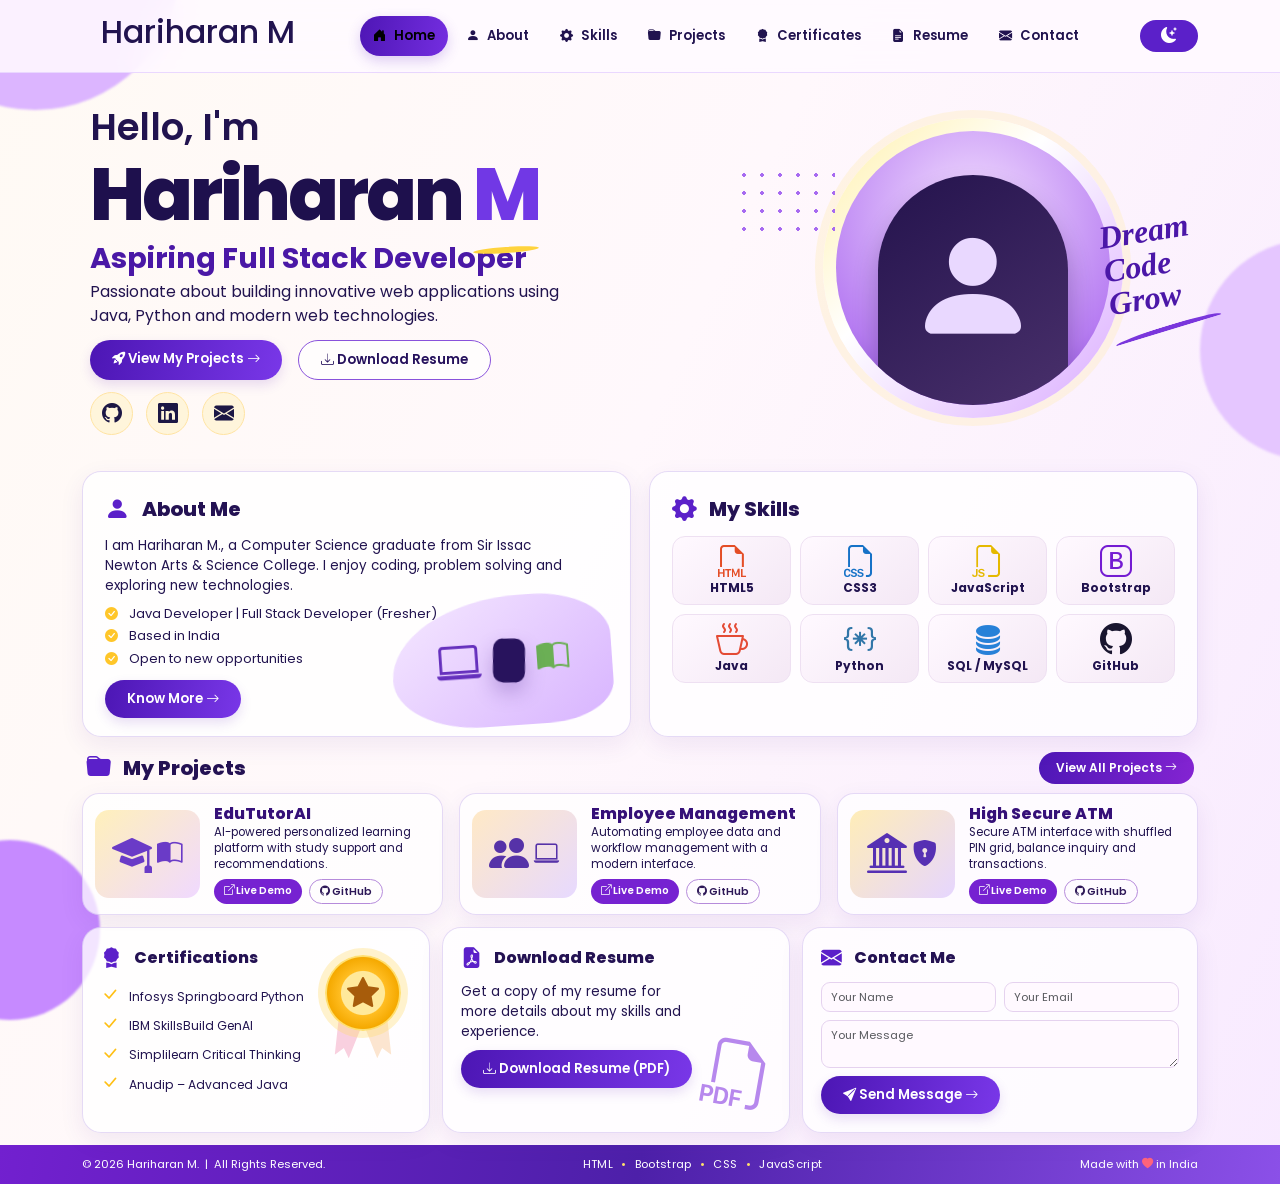
==== index.html @ e344929b "Rename portfolio.html to index.html" ====
<!DOCTYPE html>
<html lang="en">
<head>
  <meta charset="UTF-8">
  <meta name="viewport" content="width=device-width, initial-scale=1.0">
  <meta name="description" content="Hariharan M. — Aspiring Full Stack Developer portfolio">
  <title>Hariharan M. | Full Stack Developer</title>

  <!-- Bootstrap + Bootstrap Icons -->
  <link href="https://cdn.jsdelivr.net/npm/bootstrap@5.3.3/dist/css/bootstrap.min.css" rel="stylesheet">
  <link href="https://cdn.jsdelivr.net/npm/bootstrap-icons@1.11.3/font/bootstrap-icons.min.css" rel="stylesheet">
  <link rel="preconnect" href="https://fonts.googleapis.com">
  <link rel="preconnect" href="https://fonts.gstatic.com" crossorigin>
  <link href="https://fonts.googleapis.com/css2?family=Poppins:wght@400;500;600;700;800&display=swap" rel="stylesheet">
  <link rel="stylesheet" href="portfolio.css">
</head>
<body>
  <!-- Decorative background shapes -->
  <div class="bg-orb orb-one"></div><div class="bg-orb orb-two"></div>
  <div class="bg-orb orb-three"></div>

  <nav class="navbar navbar-expand-lg fixed-top portfolio-nav">
    <div class="container">
      <a class="navbar-brand brand" href="#home"><span class="brand-code"></span><h2> Hariharan M </h2>      </a>
      <button class="navbar-toggler" type="button" data-bs-toggle="collapse" data-bs-target="#mainNav" aria-label="Toggle navigation">
        <span class="navbar-toggler-icon"></span>
      </button>
      <div class="collapse navbar-collapse" id="mainNav">
        <ul class="navbar-nav mx-auto align-items-lg-center">
          <li class="nav-item"><a class="nav-link active" href="#home"><i class="bi bi-house-door-fill"></i> Home</a></li>
          <li class="nav-item"><a class="nav-link" href="#about"><i class="bi bi-person-fill"></i> About</a></li>
          <li class="nav-item"><a class="nav-link" href="#skills"><i class="bi bi-gear-fill"></i> Skills</a></li>
          <li class="nav-item"><a class="nav-link" href="#projects"><i class="bi bi-folder-fill"></i> Projects</a></li>
          <li class="nav-item"><a class="nav-link" href="#certifications"><i class="bi bi-award-fill"></i> Certificates</a></li>
          <li class="nav-item"><a class="nav-link" href="#resume"><i class="bi bi-file-earmark-text-fill"></i> Resume</a></li>
          <li class="nav-item"><a class="nav-link" href="#contact"><i class="bi bi-envelope-fill"></i> Contact</a></li>
        </ul>
        <button class="theme-toggle" id="themeToggle" aria-label="Toggle dark mode"><i class="bi bi-moon-stars-fill"></i></button>
      </div>
    </div>
  </nav>

  <main>
    <section id="home" class="hero-section">
      <div class="container hero-wrap">
        <div class="row align-items-center g-4">
          <div class="col-lg-7 hero-copy">
            <p class="hello">Hello, I'm <span class="wave"></span></p>
            <h1>Hariharan <span>M</span></h1>
            <h2>Aspiring Full Stack Developer</h2>
            <p class="hero-description">Passionate about building innovative web applications using Java, Python and modern web technologies.</p>
            <div class="d-flex flex-wrap gap-3 hero-actions">
              <a href="#projects" class="btn btn-primary-pill"><i class="bi bi-rocket-takeoff-fill"></i> View My Projects <i class="bi bi-arrow-right"></i></a>
              <a href="resume.pdf" class="btn btn-outline-pill" download><i class="bi bi-download"></i> Download Resume</a>
            </div>
            <div class="social-row">
              <a href="https://github.com/asbdu34023053401802111026" target="_blank" rel="noopener" aria-label="GitHub"><i class="bi bi-github"></i></a>
              <a href="https://www.linkedin.com/" target="_blank" rel="noopener" aria-label="LinkedIn"><i class="bi bi-linkedin"></i></a>
              <a href="hariharan33252@gmail.com" aria-label="Email"><i class="bi bi-envelope-fill"></i></a>
            </div>
          </div>
          <div class="col-lg-5 hero-visual">
            <div class="portrait-ring">
              <div class="portrait-inner">
                <div class="portrait-placeholder"><i class="bi bi-person-fill"></i></div>
              </div>
            </div>
            <div class="dream-note">Dream<br>Code<br>Grow <span></span></div>
            <div class="dot-pattern"></div>
          </div>
        </div>
      </div>
    </section>

    <section class="container overview-grid section-gap">
      <div class="glass-card about-card" id="about">
        <div class="section-heading"><i class="bi bi-person-fill"></i><h3>About Me</h3></div>
        <p>I am Hariharan M., a Computer Science graduate from Sir Issac Newton Arts &amp; Science College. I enjoy coding, problem solving and exploring new technologies.</p>
        <ul class="check-list">
          <li><i class="bi bi-check-circle-fill"></i> Java Developer | Full Stack Developer (Fresher)</li>
          <li><i class="bi bi-check-circle-fill"></i> Based in India</li>
          <li><i class="bi bi-check-circle-fill"></i> Open to new opportunities</li>
        </ul>
        <a href="#contact" class="btn btn-primary-pill btn-sm">Know More <i class="bi bi-arrow-right"></i></a>
        <div class="about-art"><i class="bi bi-laptop"></i><span></span><i class="bi bi-book-half"></i></div>
      </div>

      <div class="glass-card skills-card" id="skills">
        <div class="section-heading"><i class="bi bi-gear-fill"></i><h3>My Skills</h3></div>
        <div class="skills-grid">
          <div class="skill-tile"><i class="bi bi-filetype-html html-icon"></i><b>HTML5</b></div>
          <div class="skill-tile"><i class="bi bi-filetype-css css-icon"></i><b>CSS3</b></div>
          <div class="skill-tile"><i class="bi bi-filetype-js js-icon"></i><b>JavaScript</b></div>
          <div class="skill-tile"><i class="bi bi-bootstrap bootstrap-icon"></i><b>Bootstrap</b></div>
          <div class="skill-tile"><i class="bi bi-cup-hot java-icon"></i><b>Java</b></div>
          <div class="skill-tile"><i class="bi bi-braces-asterisk python-icon"></i><b>Python</b></div>
          <div class="skill-tile"><i class="bi bi-database-fill sql-icon"></i><b>SQL / MySQL</b></div>
          <div class="skill-tile"><i class="bi bi-github github-icon"></i><b>GitHub</b></div>
        </div>
      </div>
    </section>

    <section id="projects" class="container section-gap">
      <div class="section-title-row"><div class="section-heading"><i class="bi bi-folder-fill"></i><h3>My Projects</h3></div><a href="https://github.com/asbdu34023053401802111026" target="_blank" rel="noopener" class="view-all">View All Projects <i class="bi bi-arrow-right"></i></a></div>
      <div class="row g-3">
        <div class="col-lg-4 col-md-6"><article class="project-card">
          <div class="project-art art-education"><i class="bi bi-mortarboard-fill"></i><i class="bi bi-book-half"></i></div>
          <div class="project-info"><h4>EduTutorAI</h4><p>AI-powered personalized learning platform with study support and recommendations.</p><div class="project-links"><a href="#" class="demo-link" data-demo="EduTutorAI"><i class="bi bi-box-arrow-up-right"></i> Live Demo</a><a href="https://github.com/asbdu34023053401802111026" target="_blank" rel="noopener" class="github-link"><i class="bi bi-github"></i> GitHub</a></div></div>
        </article></div>
        <div class="col-lg-4 col-md-6"><article class="project-card">
          <div class="project-art art-employee"><i class="bi bi-people-fill"></i><i class="bi bi-laptop"></i></div>
          <div class="project-info"><h4>Employee Management</h4><p>Automating employee data and workflow management with a modern interface.</p><div class="project-links"><a href="#" class="demo-link" data-demo="Employee Management"><i class="bi bi-box-arrow-up-right"></i> Live Demo</a><a href="https://github.com/asbdu34023053401802111026" target="_blank" rel="noopener" class="github-link"><i class="bi bi-github"></i> GitHub</a></div></div>
        </article></div>
        <div class="col-lg-4 col-md-6"><article class="project-card">
          <div class="project-art art-atm"><i class="bi bi-bank2"></i><i class="bi bi-shield-lock-fill"></i></div>
          <div class="project-info"><h4>High Secure ATM</h4><p>Secure ATM interface with shuffled PIN grid, balance inquiry and transactions.</p><div class="project-links"><a href="#" class="demo-link" data-demo="High Secure ATM"><i class="bi bi-box-arrow-up-right"></i> Live Demo</a><a href="https://github.com/asbdu34023053401802111026" target="_blank" rel="noopener" class="github-link"><i class="bi bi-github"></i> GitHub</a></div></div>
        </article></div>
      </div>
    </section>

    <section class="container section-gap bottom-grid">
      <div class="glass-card certifications-card" id="certifications">
        <div class="section-heading"><i class="bi bi-award-fill"></i><h3>Certifications</h3></div>
        <ul class="cert-list">
          <li><i class="bi bi-check-lg"></i> Infosys Springboard Python</li>
          <li><i class="bi bi-check-lg"></i> IBM SkillsBuild GenAI</li>
          <li><i class="bi bi-check-lg"></i> Simplilearn Critical Thinking</li>
          <li><i class="bi bi-check-lg"></i> Anudip – Advanced Java</li>
        </ul>
        <div class="medal"><i class="bi bi-star-fill"></i></div>
      </div>
      <div class="glass-card resume-card" id="resume">
        <div class="section-heading"><i class="bi bi-file-earmark-pdf-fill"></i><h3>Download Resume</h3></div>
        <p>Get a copy of my resume for more details about my skills and experience.</p>
        <a href="resume.pdf" download class="btn btn-primary-pill"><i class="bi bi-download"></i> Download Resume (PDF)</a>
        <div class="pdf-art"><i class="bi bi-filetype-pdf"></i></div>
      </div>
      <div class="glass-card contact-card" id="contact">
        <div class="section-heading"><i class="bi bi-envelope-fill"></i><h3>Contact Me</h3></div>
        <form id="contactForm">
          <div class="row g-2">
            <div class="col-6"><input class="form-control" type="text" id="name" placeholder="Your Name" required></div>
            <div class="col-6"><input class="form-control" type="email" id="email" placeholder="Your Email" required></div>
            <div class="col-12"><textarea class="form-control" id="message" rows="2" placeholder="Your Message" required></textarea></div>
          </div>
          <button class="btn btn-primary-pill btn-sm mt-2" type="submit"><i class="bi bi-send-fill"></i> Send Message <i class="bi bi-arrow-right"></i></button>
          <p class="form-status" id="formStatus" role="status"></p>
        </form>
      </div>
    </section>
  </main>

  <footer class="site-footer">
    <div class="container d-flex flex-wrap justify-content-between align-items-center gap-2">
      <span>© <span id="year"></span> Hariharan M. &nbsp;|&nbsp; All Rights Reserved.</span>
      <span class="footer-tech">HTML <b>•</b> Bootstrap <b>•</b> CSS <b>•</b> JavaScript</span>
      <span>Made with <i class="bi bi-heart-fill"></i> in India</span>
    </div>
  </footer>

  <script src="https://cdn.jsdelivr.net/npm/bootstrap@5.3.3/dist/js/bootstrap.bundle.min.js"></script>
  <script src="portfolio.js"></script>
</body>
</html>
---- portfolio.css ----
/* Hariharan M. Portfolio — responsive lavender theme */
:root {
  --purple: #5b20c9;
  --purple-dark: #25105c;
  --purple-light: #8b5cf6;
  --pink: #f6dfff;
  --ink: #21134f;
  --muted: #554879;
  --card: rgba(255,255,255,.78);
  --border: rgba(125,74,210,.20);
  --shadow: 0 8px 24px rgba(74,31,137,.08);
}
* { box-sizing: border-box; }
html { scroll-behavior: smooth; scroll-padding-top: 90px; }
body { margin: 0; font-family: 'Poppins', sans-serif; color: var(--ink); background: linear-gradient(115deg,#fffaf4 0%,#fff8fc 46%,#f8eaff 100%); overflow-x: hidden; }
.bg-orb { position: fixed; z-index: -1; border-radius: 50%; filter: blur(1px); pointer-events: none; }
.orb-one { width: 290px; height: 290px; top: -180px; left: -110px; background: #dcb5ff; }
.orb-two { width: 220px; height: 220px; top: 240px; right: -140px; background: #e5c6ff; }
.orb-three { width: 180px; height: 180px; bottom: -120px; left: -80px; background: #c68aff; }
.portfolio-nav { background: rgba(255,250,255,.88); backdrop-filter: blur(16px); border-bottom: 1px solid #ead8ff; min-height: 68px; }
.brand { font-weight: 800; color: var(--ink)!important; font-size: 1.08rem; display: flex; align-items: center; gap: 14px; }
.brand-code { color: var(--purple); font-size: 1.8rem; font-weight: 800; letter-spacing: -4px; margin-right: 5px; }
.navbar-nav { gap: 5px; }
.nav-link { color: var(--ink); font-size: .82rem; font-weight: 600; padding: 10px 13px!important; border-radius: 30px; transition: .25s; }
.nav-link i { margin-right: 5px; }
.nav-link:hover,.nav-link.active { color: white; background: linear-gradient(100deg,#4e16b5,#742ee0); box-shadow: 0 5px 13px #6b32c63a; }
.theme-toggle { border: 0; background: var(--purple); color: white; border-radius: 25px; width: 58px; height: 32px; }
.hero-section { padding: 100px 0 24px; min-height: 430px; position: relative; }
.hero-copy { padding-left: 20px; }
.hello { font-size: clamp(1.6rem,3vw,2.3rem); font-weight: 600; margin: 0; }
.wave { display: inline-block; animation: wave 1.8s infinite; transform-origin: 70% 70%; }
@keyframes wave { 0%,60%,100%{transform:rotate(0)} 10%,30%{transform:rotate(18deg)} 20%,40%{transform:rotate(-9deg)} }
.hero-copy h1 { font-size: clamp(3rem,6vw,4.65rem); line-height: 1.05; letter-spacing: -3px; font-weight: 800; margin: 0 0 5px; color: #1e104d; }
.hero-copy h1 span { color: #7138e5; position: relative; }
.hero-copy h1 span:after { content:""; position:absolute; height:6px; width:100%; border-radius:50%; background:#ffd33d; left:0; bottom:-7px; transform:rotate(-4deg); }
.hero-copy h2 { font-size: clamp(1.2rem,2.4vw,1.8rem); font-weight: 700; color: #4a18a6; margin: 8px 0 4px; }
.hero-description { max-width: 500px; font-size: .98rem; line-height: 1.55; margin-bottom: 12px; }
.btn-primary-pill,.btn-outline-pill { border-radius: 30px; padding: 9px 22px; font-size: .83rem; font-weight: 600; }
.btn-primary-pill { color: #fff; background: linear-gradient(100deg,#4c16b4,#7937e8); border: 0; box-shadow: 0 5px 12px #6227bd26; }
.btn-primary-pill:hover { color:#fff; transform:translateY(-2px); box-shadow:0 8px 18px #6227bd42; }
.btn-outline-pill { color: var(--purple-dark); border: 1.5px solid #8952db; background: rgba(255,255,255,.65); }
.btn-outline-pill:hover { background:#f1e5ff; color:var(--purple); }
.social-row { display:flex; gap:13px; margin-top:12px; }
.social-row a { width:43px;height:43px; display:grid;place-items:center; border-radius:50%; background:#fff5db; border:1px solid #ffe3a2; color:#1c1745; font-size:1.25rem; text-decoration:none; transition:.2s; }
.social-row a:hover { transform:translateY(-4px); color:var(--purple); }
.hero-visual { min-height:300px; display:flex; justify-content:center; align-items:center; position:relative; }
.portrait-ring { width:300px;height:300px;border-radius:50%;padding:13px;background:linear-gradient(135deg,#fff0a8,#fff 40%,#d9a9ff);box-shadow:0 0 0 8px #ffeebd66; }
.portrait-inner { width:100%;height:100%;border-radius:50%;background:radial-gradient(circle at 50% 30%,#f3dfff,#b77df2 70%,#8143d4);display:grid;place-items:center;overflow:hidden; }
.portrait-placeholder { width:190px;height:230px;border-radius:100px 100px 35px 35px;background:linear-gradient(145deg,#24134d,#49306b);display:grid;place-items:center;color:#e9d8ff;font-size:8rem;align-self:end;box-shadow:0 15px 25px #31145a55; }
.dream-note { position:absolute;right:-5px;top:95px;color:#4b17a8;font-family:Georgia,serif;font-weight:bold;font-style:italic;font-size:2rem;line-height:1.05;transform:rotate(-9deg); }
.dream-note span { display:block;width:110px;height:9px;border-top:5px solid #7a36dc;border-radius:50%;transform:rotate(-8deg);margin-top:12px; }
.dot-pattern { position:absolute;left:0;top:48px;width:100px;height:70px;background-image:radial-gradient(#a76af1 2px,transparent 2px);background-size:18px 18px; }
.section-gap { margin-top: 12px; margin-bottom: 12px; }
.overview-grid { display:grid;grid-template-columns:1fr 1fr;gap:18px; }
.glass-card { position:relative; overflow:hidden; background:var(--card);border:1px solid var(--border);border-radius:19px;padding:18px 22px;box-shadow:var(--shadow); }
.section-heading { display:flex;align-items:center;gap:12px;margin-bottom:8px;position:relative;z-index:1; }
.section-heading > i { font-size:1.55rem;color:var(--purple); }
.section-heading h3 { font-size:1.25rem;font-weight:800;margin:0;color:#241253; }
.about-card { min-height:218px; }
.about-card p,.resume-card p { font-size:.84rem;line-height:1.5;max-width:470px;margin-bottom:8px;position:relative;z-index:1; }
.check-list,.cert-list { list-style:none;padding:0;margin:8px 0 12px;position:relative;z-index:1; }
.check-list li,.cert-list li { font-size:.81rem;margin:3px 0; }
.check-list i { color:#ffc629;margin-right:8px; }
.about-art { position:absolute;right:18px;bottom:10px;width:220px;height:130px;border-radius:60% 35% 30% 40%;background:linear-gradient(140deg,#f5e8ff,#d8b4ff);display:flex;align-items:center;justify-content:center;gap:12px;color:#6530bd;font-size:2.8rem;transform:rotate(-4deg); }
.about-art span { font-weight:800;font-size:2rem;background:#28135d;color:#d6b7ff;padding:22px 16px;border-radius:10px;box-shadow:0 10px 20px #4c238c44;transform:rotate(4deg); }
.about-art i:last-child { font-size:2rem;color:#6baf55; }
.skills-card { min-height:218px; }
.skills-grid { display:grid;grid-template-columns:repeat(4,1fr);gap:9px; }
.skill-tile { min-height:69px;border:1px solid #eee0f2;background:linear-gradient(140deg,#fff9ff,#f4e8f5);border-radius:13px;display:flex;flex-direction:column;align-items:center;justify-content:center;gap:0; }
.skill-tile i { font-size:2rem;line-height:1.1; }
.skill-tile b { font-size:.75rem; }
.html-icon{color:#e44d26}.css-icon{color:#1672c7}.js-icon{color:#e5b900}.bootstrap-icon{color:#741bd2}.java-icon{color:#e44b35}.python-icon{color:#3176a8}.sql-icon{color:#2781d8}.github-icon{color:#19152f}
.section-title-row { display:flex;align-items:center;justify-content:space-between;margin:0 4px 7px; }
.section-title-row .section-heading { margin:0; }
.view-all { background:linear-gradient(100deg,#4e17b6,#8424d2);color:white;text-decoration:none;border-radius:25px;padding:7px 17px;font-size:.75rem;font-weight:600; }
.project-card { display:flex;align-items:center;gap:14px;min-height:122px;padding:9px 12px;background:rgba(255,255,255,.72);border:1px solid var(--border);border-radius:17px;box-shadow:var(--shadow);height:100%; }
.project-art { width:34%;min-width:105px;height:88px;border-radius:14px;display:flex;align-items:center;justify-content:center;gap:5px;font-size:2.5rem;position:relative;overflow:hidden; }
.project-art i:last-child { font-size:1.6rem; }
.art-education{background:linear-gradient(135deg,#fff0bb,#f0d9ff);color:#6a3bc7}.art-employee{background:linear-gradient(135deg,#ffe9c6,#e7d9ff);color:#5632a8}.art-atm{background:linear-gradient(135deg,#ffedb8,#e6d6ff);color:#5630b3}
.project-info { min-width:0; }
.project-info h4 { font-size:.98rem;font-weight:800;color:#351078;margin:0 0 2px; }
.project-info p { font-size:.73rem;line-height:1.35;margin:0 0 6px; }
.project-links { display:flex;gap:7px;flex-wrap:wrap; }
.project-links a { text-decoration:none;border-radius:20px;padding:4px 10px;font-size:.65rem;font-weight:600; }
.demo-link{background:#7622d1;color:white}.github-link{border:1px solid #b68bdb;color:#2d1757}
.bottom-grid { display:grid;grid-template-columns:1.1fr 1.1fr 1.25fr;gap:12px; }
.bottom-grid .glass-card { min-height:145px;padding:14px 18px; }
.bottom-grid .section-heading h3 { font-size:1rem; }
.bottom-grid .section-heading > i { font-size:1.3rem; }
.cert-list li { font-size:.76rem; }
.cert-list i { color:#ffbf13;font-size:1.1rem;margin-right:7px;font-weight:bold; }
.medal { position:absolute;right:28px;top:27px;width:76px;height:76px;border-radius:50%;display:grid;place-items:center;background:radial-gradient(circle,#ffe99b 40%,#ffbd22 42%,#f5a900 66%,#ffdf70 68%);color:#a75c0b;font-size:2rem;box-shadow:0 0 0 7px #ffdb6a55; }
.medal:after,.medal:before { content:"";position:absolute;bottom:-26px;width:24px;height:35px;background:#e12b70;z-index:-1;clip-path:polygon(0 0,100% 0,80% 100%,50% 75%,20% 100%); }
.medal:before{left:9px;transform:rotate(14deg)}.medal:after{right:9px;transform:rotate(-14deg);background:#f08b29}
.resume-card { padding-right:95px!important; }
.pdf-art { position:absolute;right:18px;bottom:5px;color:#a56ae8;font-size:4.2rem;transform:rotate(10deg);opacity:.8; }
.contact-card .form-control { border:1px solid #e5d2ef;border-radius:9px;background:#fff9ff;font-size:.7rem;padding:6px 9px; }
.contact-card textarea { resize:vertical; }
.form-status { font-size:.68rem;margin:4px 0 0;color:#3c8a4a; }
.site-footer { background:linear-gradient(100deg,#7220cf,#4d20a9,#8b50e8);color:#fff;padding:11px 0;font-size:.7rem;margin-top:12px; }
.site-footer .bi-heart-fill { color:#ff637c; }
.footer-tech { letter-spacing:.3px; }
.footer-tech b { padding:0 5px;color:#ffe16a; }
/* Dark mode */
body.dark-mode { --ink:#f2eaff;--muted:#d6c5ef;--card:rgba(36,22,66,.88);--border:rgba(197,157,255,.23);background:linear-gradient(120deg,#171027,#24123c 60%,#2c1744);color:#f2eaff; }
.dark-mode .portfolio-nav{background:rgba(29,17,48,.92);border-color:#4c3268}.dark-mode .brand,.dark-mode .nav-link,.dark-mode .hero-copy h1,.dark-mode .section-heading h3,.dark-mode .project-info h4{color:#f4eaff!important}
.dark-mode .hero-copy h2,.dark-mode .dream-note{color:#d5b2ff}.dark-mode .hero-description,.dark-mode .about-card p,.dark-mode .project-info p,.dark-mode .check-list li,.dark-mode .cert-list li{color:#e4d8f3}
.dark-mode .skill-tile,.dark-mode .project-card{background:rgba(67,43,93,.72);border-color:#644987}.dark-mode .skill-tile b,.dark-mode .github-link{color:#f1e7ff}.dark-mode .contact-card .form-control{background:#281a3c;color:white;border-color:#654985}.dark-mode .contact-card .form-control::placeholder{color:#cbb8df}
@media (max-width: 991.98px) {
  .navbar-nav{padding:12px 0}.nav-link{display:inline-block;margin:2px 0}.hero-section{padding-top:95px}.hero-visual{min-height:280px}.dream-note{right:8%;}.overview-grid{grid-template-columns:1fr}.bottom-grid{grid-template-columns:1fr 1fr}.contact-card{grid-column:span 2}
}
@media (max-width: 575.98px) {
  .hero-section{padding-top:90px}.hero-copy{padding-left:12px}.hero-copy h1{letter-spacing:-2px}.hero-visual{min-height:250px}.portrait-ring{width:235px;height:235px}.portrait-placeholder{width:150px;height:180px;font-size:6rem}.dream-note{font-size:1.45rem;right:0;top:80px}.dot-pattern{left:2%}
  .glass-card{padding:16px}.about-art{opacity:.18;right:-15px}.skills-grid{grid-template-columns:repeat(2,1fr)}.section-title-row{align-items:flex-start;gap:10px}.section-title-row .section-heading h3{font-size:1.1rem}.view-all{white-space:nowrap}
  .project-card{gap:10px}.project-art{min-width:88px;width:30%;height:95px;font-size:2rem}.project-info h4{font-size:.88rem}.project-info p{font-size:.68rem}
  .bottom-grid{grid-template-columns:1fr}.contact-card{grid-column:auto}.medal{right:20px}.footer-tech{order:3;width:100%}
}
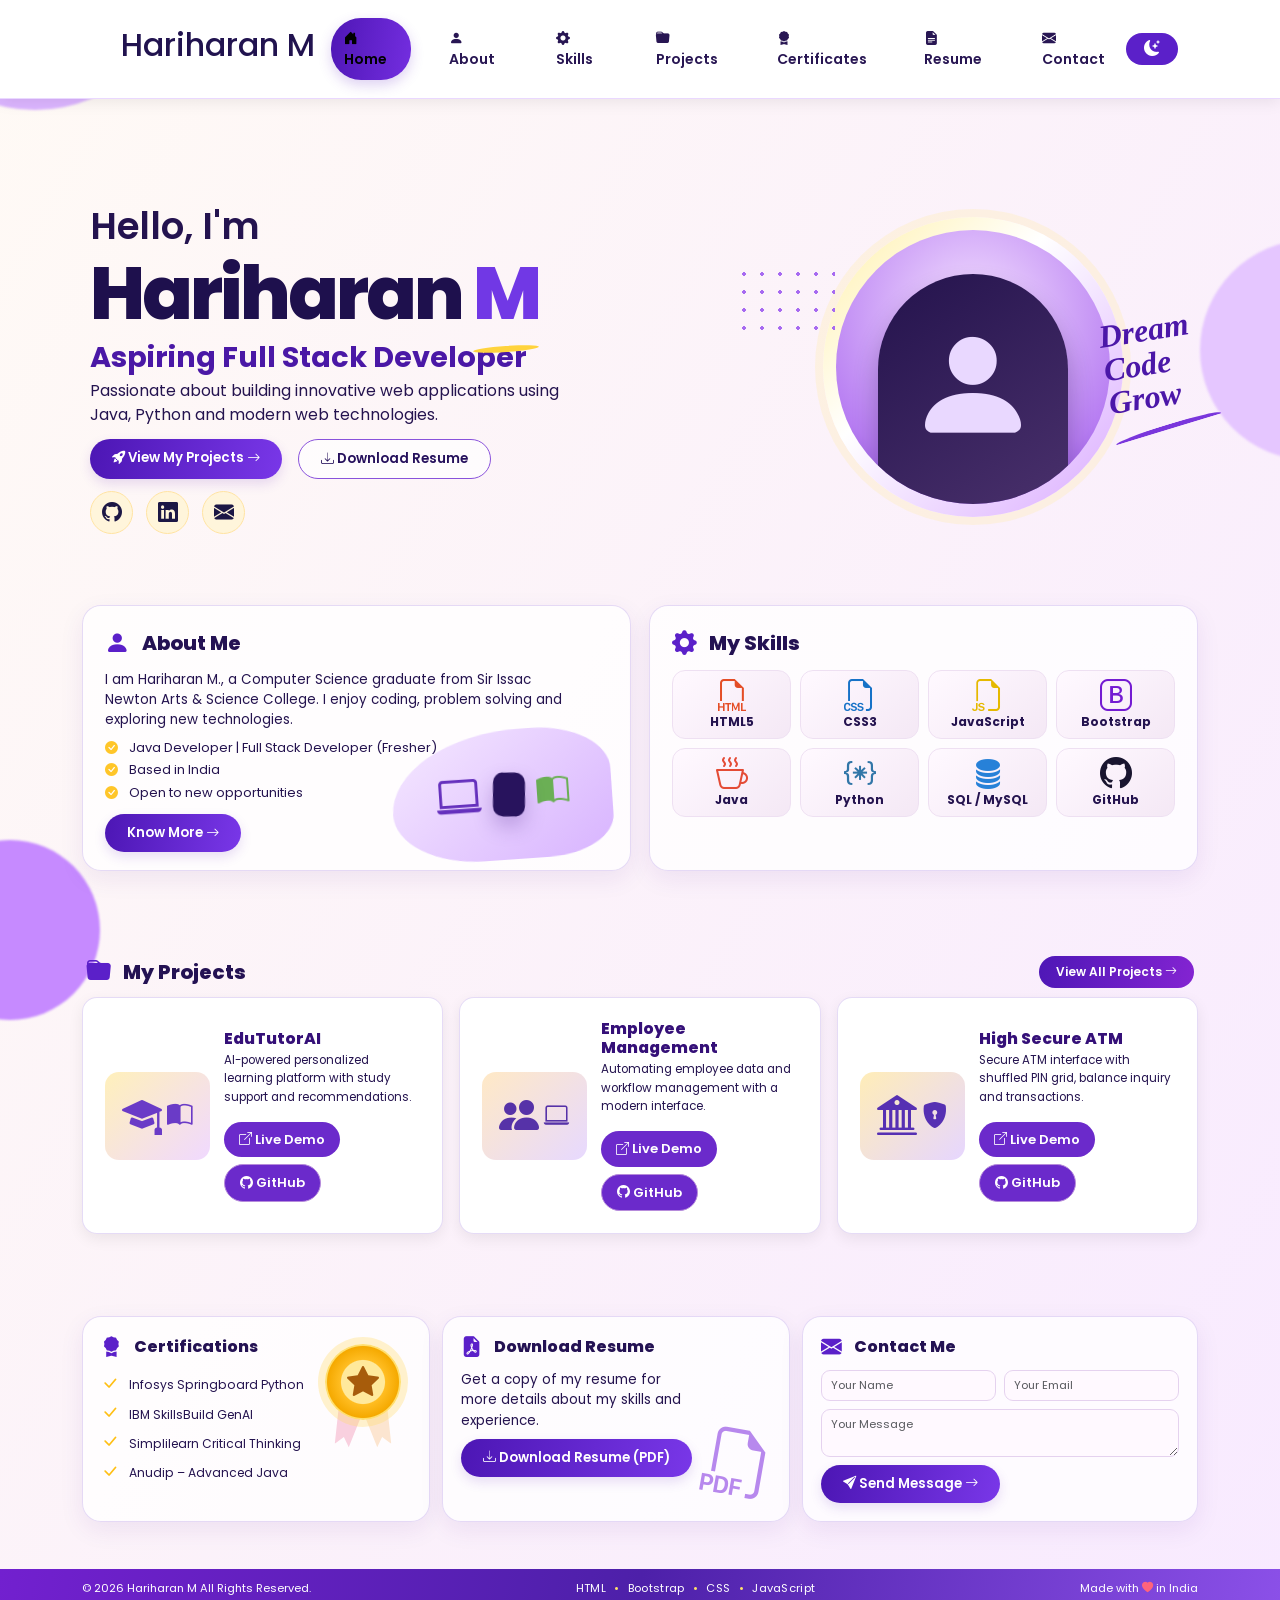
==== commit e19abdca: "Merge branch 'main' of https://github.com/asbdu34023053401802111026/portfolio" ====
--- a/index.html
+++ b/index.html
@@ -152,7 +152,7 @@
 
   <footer class="site-footer">
     <div class="container d-flex flex-wrap justify-content-between align-items-center gap-2">
-      <span>© <span id="year"></span> Hariharan M. &nbsp;|&nbsp; All Rights Reserved.</span>
+      <span>© <span id="year"></span> Hariharan M All Rights Reserved.</span>
       <span class="footer-tech">HTML <b>•</b> Bootstrap <b>•</b> CSS <b>•</b> JavaScript</span>
       <span>Made with <i class="bi bi-heart-fill"></i> in India</span>
     </div>
--- a/portfolio.css
+++ b/portfolio.css
@@ -1,4 +1,4 @@
-/* Hariharan M. Portfolio — responsive lavender theme */
+
 :root {
   --purple: #5b20c9;
   --purple-dark: #25105c;
@@ -11,9 +11,16 @@
   --shadow: 0 8px 24px rgba(74,31,137,.08);
 }
 * { box-sizing: border-box; }
-html { scroll-behavior: smooth; scroll-padding-top: 90px; }
-body { margin: 0; font-family: 'Poppins', sans-serif; color: var(--ink); background: linear-gradient(115deg,#fffaf4 0%,#fff8fc 46%,#f8eaff 100%); overflow-x: hidden; }
-.bg-orb { position: fixed; z-index: -1; border-radius: 50%; filter: blur(1px); pointer-events: none; }
+html { scroll-behavior: smooth;
+   scroll-padding-top: 90px; }
+body { margin: 0; font-family: 'Poppins',
+   sans-serif; color: var(--ink);
+    background: linear-gradient(115deg,#fffaf4 0%,#fff8fc 46%,#f8eaff 100%); 
+    overflow-x: hidden; }
+.bg-orb { position: fixed; z-index: -1;
+   border-radius: 50%; filter: blur(1px);
+    pointer-events: none;
+   }
 .orb-one { width: 290px; height: 290px; top: -180px; left: -110px; background: #dcb5ff; }
 .orb-two { width: 220px; height: 220px; top: 240px; right: -140px; background: #e5c6ff; }
 .orb-three { width: 180px; height: 180px; bottom: -120px; left: -80px; background: #c68aff; }
@@ -101,7 +108,7 @@
 .site-footer .bi-heart-fill { color:#ff637c; }
 .footer-tech { letter-spacing:.3px; }
 .footer-tech b { padding:0 5px;color:#ffe16a; }
-/* Dark mode */
+
 body.dark-mode { --ink:#f2eaff;--muted:#d6c5ef;--card:rgba(36,22,66,.88);--border:rgba(197,157,255,.23);background:linear-gradient(120deg,#171027,#24123c 60%,#2c1744);color:#f2eaff; }
 .dark-mode .portfolio-nav{background:rgba(29,17,48,.92);border-color:#4c3268}.dark-mode .brand,.dark-mode .nav-link,.dark-mode .hero-copy h1,.dark-mode .section-heading h3,.dark-mode .project-info h4{color:#f4eaff!important}
 .dark-mode .hero-copy h2,.dark-mode .dream-note{color:#d5b2ff}.dark-mode .hero-description,.dark-mode .about-card p,.dark-mode .project-info p,.dark-mode .check-list li,.dark-mode .cert-list li{color:#e4d8f3}
@@ -115,3 +122,366 @@
   .project-card{gap:10px}.project-art{min-width:88px;width:30%;height:95px;font-size:2rem}.project-info h4{font-size:.88rem}.project-info p{font-size:.68rem}
   .bottom-grid{grid-template-columns:1fr}.contact-card{grid-column:auto}.medal{right:20px}.footer-tech{order:3;width:100%}
 }
+
+
+/* Google Font */
+@import url('https://fonts.googleapis.com/css2?family=Poppins:wght@400;500;600;700;800&display=swap');
+
+* {
+    margin: 0;
+    padding: 0;
+    box-sizing: border-box;
+    font-family: 'Poppins', sans-serif;
+    scroll-behavior: smooth;
+}
+
+body {
+    background: linear-gradient(120deg, #fffaf5, #f8eaff);
+    color: #24134f;
+}
+
+/* Navbar */
+.navbar {
+    width: 100%;
+    padding: 18px 7%;
+    display: flex;
+    justify-content: space-between;
+    align-items: center;
+    background: white;
+    box-shadow: 0 3px 15px rgba(0,0,0,0.08);
+    position: sticky;
+    top: 0;
+    z-index: 100;
+}
+
+.logo {
+    font-size: 25px;
+    font-weight: 800;
+    color: #6326c7;
+}
+
+.navbar ul {
+    display: flex;
+    list-style: none;
+    gap: 25px;
+}
+
+.navbar ul li a {
+    text-decoration: none;
+    color: #281653;
+    font-size: 14px;
+    font-weight: 600;
+}
+
+.navbar ul li a:hover {
+    color: #eb2688;
+}
+
+/* Hero Section */
+.hero {
+    min-height: 430px;
+    padding: 70px 8%;
+    display: flex;
+    align-items: center;
+    justify-content: space-between;
+    gap: 30px;
+}
+
+.hero-content h2 {
+    font-size: 35px;
+}
+
+.hero-content h1 {
+    font-size: 60px;
+    color: #6b2acb;
+    font-weight: 800;
+}
+
+.hero-content h3 {
+    font-size: 25px;
+    margin: 10px 0;
+}
+
+.hero-content p {
+    max-width: 500px;
+    line-height: 1.7;
+    margin-bottom: 20px;
+}
+
+.hero-content button {
+    padding: 12px 25px;
+    border: none;
+    border-radius: 30px;
+    background: #6b2acb;
+    color: white;
+    cursor: pointer;
+}
+
+.hero-content button:hover {
+    background: #43118e;
+}
+
+.hero-image img {
+    width: 280px;
+    height: 280px;
+    border-radius: 50%;
+    object-fit: cover;
+    border: 8px solid #e3c9ff;
+}
+
+/* Common Section */
+section {
+    padding: 35px 8%;
+}
+
+.section-title {
+    font-size: 27px;
+    color: #6326c7;
+    margin-bottom: 20px;
+}
+
+/* About */
+.about {
+    background: white;
+    border-radius: 15px;
+    padding: 25px;
+    box-shadow: 0 5px 20px rgba(0,0,0,0.06);
+}
+
+/* Skills */
+.skills-container {
+    display: grid;
+    grid-template-columns: repeat(4, 1fr);
+    gap: 15px;
+}
+
+.skill-card {
+    background: white;
+    padding: 22px;
+    text-align: center;
+    border-radius: 12px;
+    box-shadow: 0 4px 12px rgba(0,0,0,0.06);
+    font-weight: 600;
+    transition: 0.3s;
+}
+
+.skill-card:hover {
+    transform: translateY(-7px);
+    background: #f0e4ff;
+}
+
+/* Projects */
+.projects-container {
+    display: grid;
+    grid-template-columns: repeat(3, 1fr);
+    gap: 20px;
+}
+
+.project-card {
+    background: white;
+    padding: 22px;
+    border-radius: 15px;
+    box-shadow: 0 5px 15px rgba(0,0,0,0.07);
+    transition: 0.3s;
+}
+
+.project-card:hover {
+    transform: translateY(-7px);
+}
+
+.project-card h3 {
+    color: #6425c5;
+    margin-bottom: 10px;
+}
+
+.project-card p {
+    line-height: 1.6;
+    margin-bottom: 15px;
+}
+
+.project-card a {
+    display: inline-block;
+    padding: 8px 15px;
+    background: #6b2acb;
+    color: white;
+    border-radius: 20px;
+    text-decoration: none;
+    font-size: 13px;
+}
+
+/* Certifications */
+.certificate-card {
+    background: white;
+    padding: 20px;
+    border-radius: 12px;
+    margin-bottom: 12px;
+}
+
+/* Contact */
+.contact form {
+    max-width: 550px;
+}
+
+.contact input,
+.contact textarea {
+    width: 100%;
+    padding: 13px;
+    margin-bottom: 12px;
+    border: 1px solid #d7c2ec;
+    border-radius: 8px;
+    outline: none;
+}
+
+.contact input:focus,
+.contact textarea:focus {
+    border-color: #762dd1;
+}
+
+.contact button {
+    padding: 12px 25px;
+    background: #6b2acb;
+    color: white;
+    border: none;
+    border-radius: 25px;
+    cursor: pointer;
+}
+
+/* Footer */
+footer {
+    background: #4c1c9e;
+    color: white;
+    padding: 20px;
+    text-align: center;
+}
+
+/* Responsive Design */
+@media (max-width: 768px) {
+
+    .navbar {
+        flex-direction: column;
+        gap: 15px;
+    }
+
+    .navbar ul {
+        flex-wrap: wrap;
+        justify-content: center;
+        gap: 12px;
+    }
+
+    .hero {
+        flex-direction: column-reverse;
+        text-align: center;
+    }
+
+    .hero-content h1 {
+        font-size: 40px;
+    }
+
+    .hero-image img {
+        width: 200px;
+        height: 200px;
+    }
+
+    .skills-container {
+        grid-template-columns: repeat(2, 1fr);
+    }
+
+    .projects-container {
+        grid-template-columns: 1fr;
+    }
+}
+
+
+/* DARK MODE */
+
+body.dark-mode {
+    background: linear-gradient(120deg, #130d25, #211239, #30174c);
+    color: #ffffff;
+}
+
+/* Navbar */
+.dark-mode .navbar {
+    background: #1b1030;
+    box-shadow: 0 3px 15px rgba(0,0,0,0.4);
+}
+
+.dark-mode .logo {
+    color: #c49aff;
+}
+
+.dark-mode .navbar ul li a {
+    color: #eee0ff;
+}
+
+.dark-mode .navbar ul li a:hover {
+    color: #bd8cff;
+}
+
+/* Hero */
+.dark-mode .hero-content h1 {
+    color: #bb8aff;
+}
+
+.dark-mode .hero-content h2,
+.dark-mode .hero-content h3 {
+    color: #f0e5ff;
+}
+
+.dark-mode .hero-content p {
+    color: #d1c1e8;
+}
+
+/* Cards */
+.dark-mode .about,
+.dark-mode .skill-card,
+.dark-mode .project-card,
+.dark-mode .certificate-card {
+    background: #291a40;
+    color: #f5edff;
+    border: 1px solid #543777;
+    box-shadow: 0 5px 20px rgba(0,0,0,0.3);
+}
+
+.dark-mode .section-title {
+    color: #c39aff;
+}
+
+.dark-mode .project-card h3 {
+    color: #c39aff;
+}
+
+/* Inputs */
+.dark-mode .contact input,
+.dark-mode .contact textarea {
+    background: #211432;
+    color: white;
+    border: 1px solid #684594;
+}
+
+.dark-mode .contact input::placeholder,
+.dark-mode .contact textarea::placeholder {
+    color: #bca9d3;
+}
+
+/* Buttons */
+.dark-mode button {
+    transition: 0.3s;
+}
+
+/* Footer */
+.dark-mode footer {
+    background: #10091d;
+    color: #e9d9ff;
+}
+
+/* Smooth transition */
+body,
+.navbar,
+.about,
+.skill-card,
+.project-card,
+.certificate-card,
+.contact input,
+.contact textarea {
+    transition: background 0.4s, color 0.4s, border 0.4s;
+}
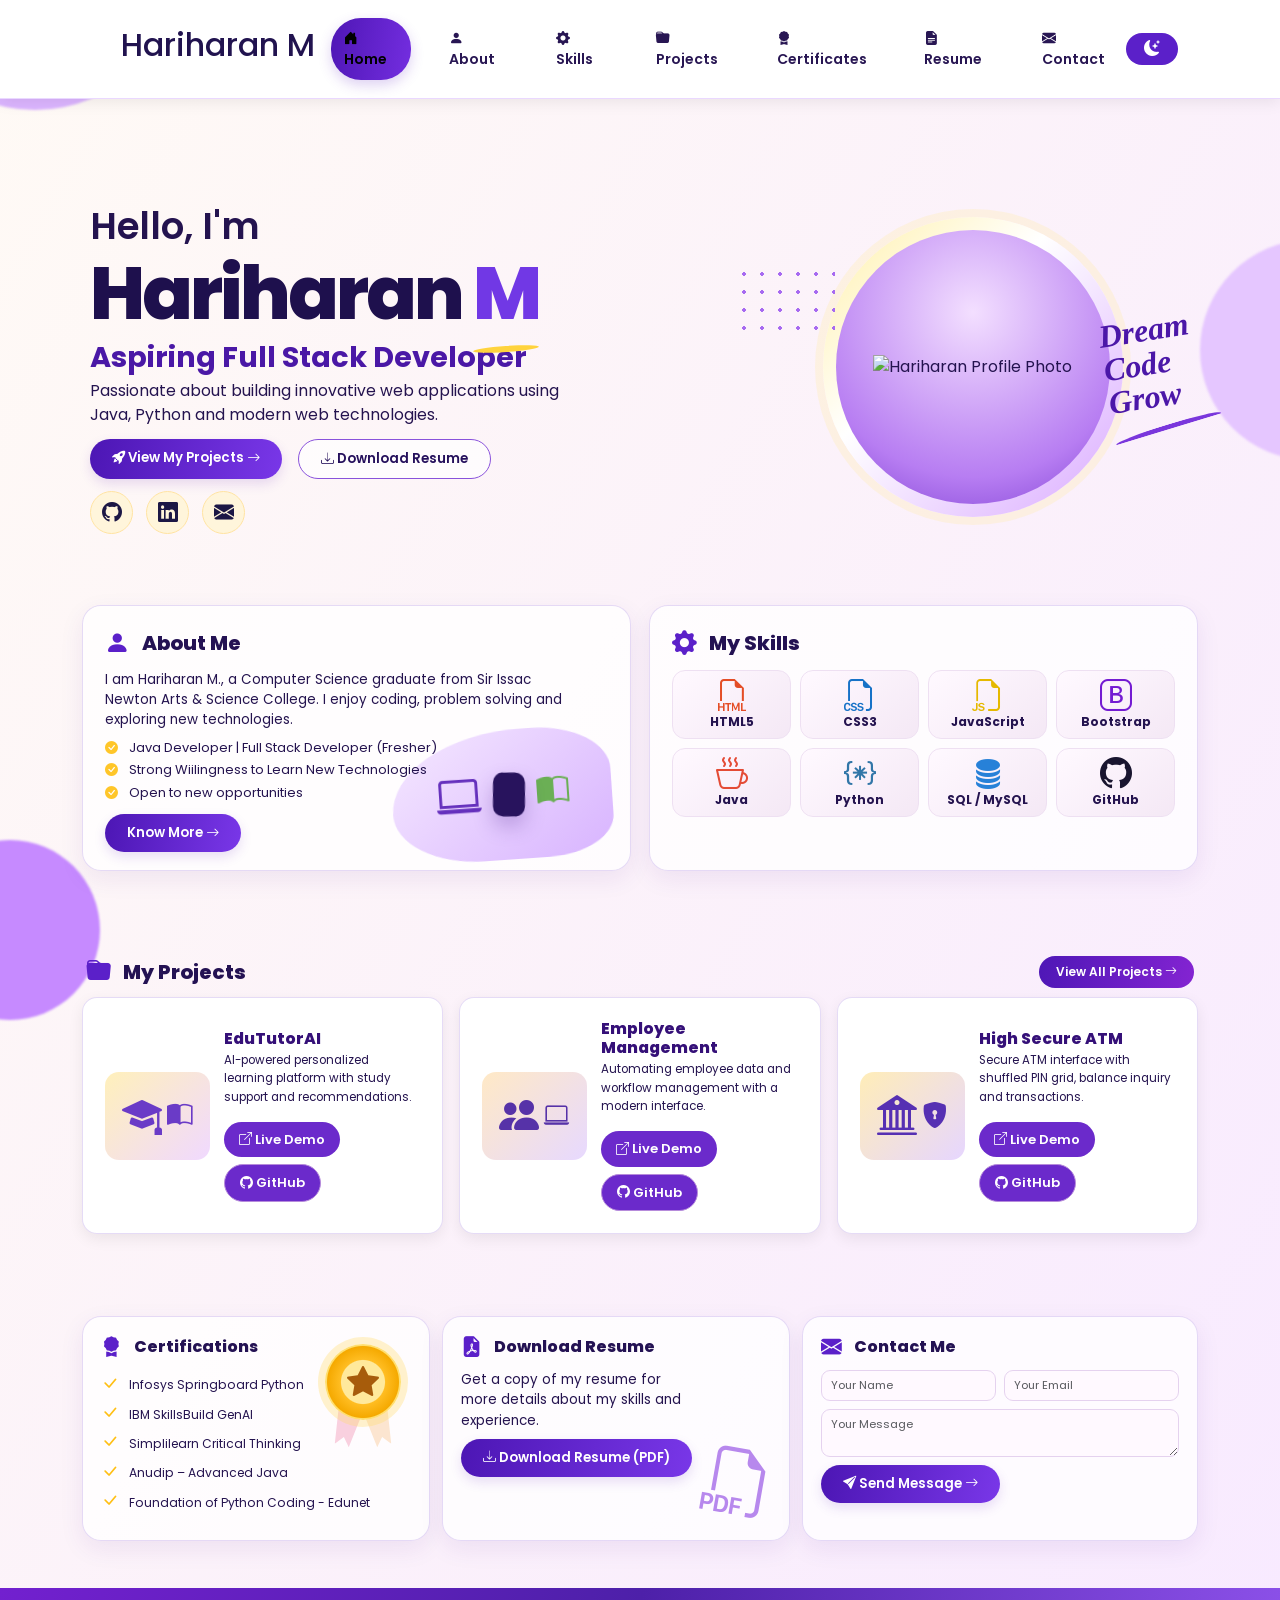
==== commit a8a5cbe3: "Add files via upload" ====
--- a/index.html
+++ b/index.html
@@ -1,164 +1,167 @@
-<!DOCTYPE html>
-<html lang="en">
-<head>
-  <meta charset="UTF-8">
-  <meta name="viewport" content="width=device-width, initial-scale=1.0">
-  <meta name="description" content="Hariharan M. — Aspiring Full Stack Developer portfolio">
-  <title>Hariharan M. | Full Stack Developer</title>
-
-  <!-- Bootstrap + Bootstrap Icons -->
-  <link href="https://cdn.jsdelivr.net/npm/bootstrap@5.3.3/dist/css/bootstrap.min.css" rel="stylesheet">
-  <link href="https://cdn.jsdelivr.net/npm/bootstrap-icons@1.11.3/font/bootstrap-icons.min.css" rel="stylesheet">
-  <link rel="preconnect" href="https://fonts.googleapis.com">
-  <link rel="preconnect" href="https://fonts.gstatic.com" crossorigin>
-  <link href="https://fonts.googleapis.com/css2?family=Poppins:wght@400;500;600;700;800&display=swap" rel="stylesheet">
-  <link rel="stylesheet" href="portfolio.css">
-</head>
-<body>
-  <!-- Decorative background shapes -->
-  <div class="bg-orb orb-one"></div><div class="bg-orb orb-two"></div>
-  <div class="bg-orb orb-three"></div>
-
-  <nav class="navbar navbar-expand-lg fixed-top portfolio-nav">
-    <div class="container">
-      <a class="navbar-brand brand" href="#home"><span class="brand-code"></span><h2> Hariharan M </h2>      </a>
-      <button class="navbar-toggler" type="button" data-bs-toggle="collapse" data-bs-target="#mainNav" aria-label="Toggle navigation">
-        <span class="navbar-toggler-icon"></span>
-      </button>
-      <div class="collapse navbar-collapse" id="mainNav">
-        <ul class="navbar-nav mx-auto align-items-lg-center">
-          <li class="nav-item"><a class="nav-link active" href="#home"><i class="bi bi-house-door-fill"></i> Home</a></li>
-          <li class="nav-item"><a class="nav-link" href="#about"><i class="bi bi-person-fill"></i> About</a></li>
-          <li class="nav-item"><a class="nav-link" href="#skills"><i class="bi bi-gear-fill"></i> Skills</a></li>
-          <li class="nav-item"><a class="nav-link" href="#projects"><i class="bi bi-folder-fill"></i> Projects</a></li>
-          <li class="nav-item"><a class="nav-link" href="#certifications"><i class="bi bi-award-fill"></i> Certificates</a></li>
-          <li class="nav-item"><a class="nav-link" href="#resume"><i class="bi bi-file-earmark-text-fill"></i> Resume</a></li>
-          <li class="nav-item"><a class="nav-link" href="#contact"><i class="bi bi-envelope-fill"></i> Contact</a></li>
-        </ul>
-        <button class="theme-toggle" id="themeToggle" aria-label="Toggle dark mode"><i class="bi bi-moon-stars-fill"></i></button>
-      </div>
-    </div>
-  </nav>
-
-  <main>
-    <section id="home" class="hero-section">
-      <div class="container hero-wrap">
-        <div class="row align-items-center g-4">
-          <div class="col-lg-7 hero-copy">
-            <p class="hello">Hello, I'm <span class="wave"></span></p>
-            <h1>Hariharan <span>M</span></h1>
-            <h2>Aspiring Full Stack Developer</h2>
-            <p class="hero-description">Passionate about building innovative web applications using Java, Python and modern web technologies.</p>
-            <div class="d-flex flex-wrap gap-3 hero-actions">
-              <a href="#projects" class="btn btn-primary-pill"><i class="bi bi-rocket-takeoff-fill"></i> View My Projects <i class="bi bi-arrow-right"></i></a>
-              <a href="resume.pdf" class="btn btn-outline-pill" download><i class="bi bi-download"></i> Download Resume</a>
-            </div>
-            <div class="social-row">
-              <a href="https://github.com/asbdu34023053401802111026" target="_blank" rel="noopener" aria-label="GitHub"><i class="bi bi-github"></i></a>
-              <a href="https://www.linkedin.com/" target="_blank" rel="noopener" aria-label="LinkedIn"><i class="bi bi-linkedin"></i></a>
-              <a href="hariharan33252@gmail.com" aria-label="Email"><i class="bi bi-envelope-fill"></i></a>
-            </div>
-          </div>
-          <div class="col-lg-5 hero-visual">
-            <div class="portrait-ring">
-              <div class="portrait-inner">
-                <div class="portrait-placeholder"><i class="bi bi-person-fill"></i></div>
-              </div>
-            </div>
-            <div class="dream-note">Dream<br>Code<br>Grow <span></span></div>
-            <div class="dot-pattern"></div>
-          </div>
-        </div>
-      </div>
-    </section>
-
-    <section class="container overview-grid section-gap">
-      <div class="glass-card about-card" id="about">
-        <div class="section-heading"><i class="bi bi-person-fill"></i><h3>About Me</h3></div>
-        <p>I am Hariharan M., a Computer Science graduate from Sir Issac Newton Arts &amp; Science College. I enjoy coding, problem solving and exploring new technologies.</p>
-        <ul class="check-list">
-          <li><i class="bi bi-check-circle-fill"></i> Java Developer | Full Stack Developer (Fresher)</li>
-          <li><i class="bi bi-check-circle-fill"></i> Based in India</li>
-          <li><i class="bi bi-check-circle-fill"></i> Open to new opportunities</li>
-        </ul>
-        <a href="#contact" class="btn btn-primary-pill btn-sm">Know More <i class="bi bi-arrow-right"></i></a>
-        <div class="about-art"><i class="bi bi-laptop"></i><span></span><i class="bi bi-book-half"></i></div>
-      </div>
-
-      <div class="glass-card skills-card" id="skills">
-        <div class="section-heading"><i class="bi bi-gear-fill"></i><h3>My Skills</h3></div>
-        <div class="skills-grid">
-          <div class="skill-tile"><i class="bi bi-filetype-html html-icon"></i><b>HTML5</b></div>
-          <div class="skill-tile"><i class="bi bi-filetype-css css-icon"></i><b>CSS3</b></div>
-          <div class="skill-tile"><i class="bi bi-filetype-js js-icon"></i><b>JavaScript</b></div>
-          <div class="skill-tile"><i class="bi bi-bootstrap bootstrap-icon"></i><b>Bootstrap</b></div>
-          <div class="skill-tile"><i class="bi bi-cup-hot java-icon"></i><b>Java</b></div>
-          <div class="skill-tile"><i class="bi bi-braces-asterisk python-icon"></i><b>Python</b></div>
-          <div class="skill-tile"><i class="bi bi-database-fill sql-icon"></i><b>SQL / MySQL</b></div>
-          <div class="skill-tile"><i class="bi bi-github github-icon"></i><b>GitHub</b></div>
-        </div>
-      </div>
-    </section>
-
-    <section id="projects" class="container section-gap">
-      <div class="section-title-row"><div class="section-heading"><i class="bi bi-folder-fill"></i><h3>My Projects</h3></div><a href="https://github.com/asbdu34023053401802111026" target="_blank" rel="noopener" class="view-all">View All Projects <i class="bi bi-arrow-right"></i></a></div>
-      <div class="row g-3">
-        <div class="col-lg-4 col-md-6"><article class="project-card">
-          <div class="project-art art-education"><i class="bi bi-mortarboard-fill"></i><i class="bi bi-book-half"></i></div>
-          <div class="project-info"><h4>EduTutorAI</h4><p>AI-powered personalized learning platform with study support and recommendations.</p><div class="project-links"><a href="#" class="demo-link" data-demo="EduTutorAI"><i class="bi bi-box-arrow-up-right"></i> Live Demo</a><a href="https://github.com/asbdu34023053401802111026" target="_blank" rel="noopener" class="github-link"><i class="bi bi-github"></i> GitHub</a></div></div>
-        </article></div>
-        <div class="col-lg-4 col-md-6"><article class="project-card">
-          <div class="project-art art-employee"><i class="bi bi-people-fill"></i><i class="bi bi-laptop"></i></div>
-          <div class="project-info"><h4>Employee Management</h4><p>Automating employee data and workflow management with a modern interface.</p><div class="project-links"><a href="#" class="demo-link" data-demo="Employee Management"><i class="bi bi-box-arrow-up-right"></i> Live Demo</a><a href="https://github.com/asbdu34023053401802111026" target="_blank" rel="noopener" class="github-link"><i class="bi bi-github"></i> GitHub</a></div></div>
-        </article></div>
-        <div class="col-lg-4 col-md-6"><article class="project-card">
-          <div class="project-art art-atm"><i class="bi bi-bank2"></i><i class="bi bi-shield-lock-fill"></i></div>
-          <div class="project-info"><h4>High Secure ATM</h4><p>Secure ATM interface with shuffled PIN grid, balance inquiry and transactions.</p><div class="project-links"><a href="#" class="demo-link" data-demo="High Secure ATM"><i class="bi bi-box-arrow-up-right"></i> Live Demo</a><a href="https://github.com/asbdu34023053401802111026" target="_blank" rel="noopener" class="github-link"><i class="bi bi-github"></i> GitHub</a></div></div>
-        </article></div>
-      </div>
-    </section>
-
-    <section class="container section-gap bottom-grid">
-      <div class="glass-card certifications-card" id="certifications">
-        <div class="section-heading"><i class="bi bi-award-fill"></i><h3>Certifications</h3></div>
-        <ul class="cert-list">
-          <li><i class="bi bi-check-lg"></i> Infosys Springboard Python</li>
-          <li><i class="bi bi-check-lg"></i> IBM SkillsBuild GenAI</li>
-          <li><i class="bi bi-check-lg"></i> Simplilearn Critical Thinking</li>
-          <li><i class="bi bi-check-lg"></i> Anudip – Advanced Java</li>
-        </ul>
-        <div class="medal"><i class="bi bi-star-fill"></i></div>
-      </div>
-      <div class="glass-card resume-card" id="resume">
-        <div class="section-heading"><i class="bi bi-file-earmark-pdf-fill"></i><h3>Download Resume</h3></div>
-        <p>Get a copy of my resume for more details about my skills and experience.</p>
-        <a href="resume.pdf" download class="btn btn-primary-pill"><i class="bi bi-download"></i> Download Resume (PDF)</a>
-        <div class="pdf-art"><i class="bi bi-filetype-pdf"></i></div>
-      </div>
-      <div class="glass-card contact-card" id="contact">
-        <div class="section-heading"><i class="bi bi-envelope-fill"></i><h3>Contact Me</h3></div>
-        <form id="contactForm">
-          <div class="row g-2">
-            <div class="col-6"><input class="form-control" type="text" id="name" placeholder="Your Name" required></div>
-            <div class="col-6"><input class="form-control" type="email" id="email" placeholder="Your Email" required></div>
-            <div class="col-12"><textarea class="form-control" id="message" rows="2" placeholder="Your Message" required></textarea></div>
-          </div>
-          <button class="btn btn-primary-pill btn-sm mt-2" type="submit"><i class="bi bi-send-fill"></i> Send Message <i class="bi bi-arrow-right"></i></button>
-          <p class="form-status" id="formStatus" role="status"></p>
-        </form>
-      </div>
-    </section>
-  </main>
-
-  <footer class="site-footer">
-    <div class="container d-flex flex-wrap justify-content-between align-items-center gap-2">
-      <span>© <span id="year"></span> Hariharan M All Rights Reserved.</span>
-      <span class="footer-tech">HTML <b>•</b> Bootstrap <b>•</b> CSS <b>•</b> JavaScript</span>
-      <span>Made with <i class="bi bi-heart-fill"></i> in India</span>
-    </div>
-  </footer>
-
-  <script src="https://cdn.jsdelivr.net/npm/bootstrap@5.3.3/dist/js/bootstrap.bundle.min.js"></script>
-  <script src="portfolio.js"></script>
-</body>
-</html>
+<!DOCTYPE html>
+<html lang="en">
+<head>
+  <meta charset="UTF-8">
+  <meta name="viewport" content="width=device-width, initial-scale=1.0">
+  <meta name="description" content="Hariharan M. — Aspiring Full Stack Developer portfolio">
+  <title>Hariharan M. | Full Stack Developer</title>
+
+  <!-- Bootstrap + Bootstrap Icons -->
+  <link href="https://cdn.jsdelivr.net/npm/bootstrap@5.3.3/dist/css/bootstrap.min.css" rel="stylesheet">
+  <link href="https://cdn.jsdelivr.net/npm/bootstrap-icons@1.11.3/font/bootstrap-icons.min.css" rel="stylesheet">
+  <link rel="preconnect" href="https://fonts.googleapis.com">
+  <link rel="preconnect" href="https://fonts.gstatic.com" crossorigin>
+  <link href="https://fonts.googleapis.com/css2?family=Poppins:wght@400;500;600;700;800&display=swap" rel="stylesheet">
+  <link rel="stylesheet" href="portfolio.css">
+</head>
+<body>
+  <!-- Decorative background shapes -->
+  <div class="bg-orb orb-one"></div><div class="bg-orb orb-two"></div>
+  <div class="bg-orb orb-three"></div>
+
+  <nav class="navbar navbar-expand-lg fixed-top portfolio-nav">
+    <div class="container">
+      <a class="navbar-brand brand" href="#home"><span class="brand-code"></span><h2> Hariharan M </h2>      </a>
+      <button class="navbar-toggler" type="button" data-bs-toggle="collapse" data-bs-target="#mainNav" aria-label="Toggle navigation">
+        <span class="navbar-toggler-icon"></span>
+      </button>
+      <div class="collapse navbar-collapse" id="mainNav">
+        <ul class="navbar-nav mx-auto align-items-lg-center">
+          <li class="nav-item"><a class="nav-link active" href="#home"><i class="bi bi-house-door-fill"></i> Home</a></li>
+          <li class="nav-item"><a class="nav-link" href="#about"><i class="bi bi-person-fill"></i> About</a></li>
+          <li class="nav-item"><a class="nav-link" href="#skills"><i class="bi bi-gear-fill"></i> Skills</a></li>
+          <li class="nav-item"><a class="nav-link" href="#projects"><i class="bi bi-folder-fill"></i> Projects</a></li>
+          <li class="nav-item"><a class="nav-link" href="#certifications"><i class="bi bi-award-fill"></i> Certificates</a></li>
+          <li class="nav-item"><a class="nav-link" href="#resume"><i class="bi bi-file-earmark-text-fill"></i> Resume</a></li>
+          <li class="nav-item"><a class="nav-link" href="#contact"><i class="bi bi-envelope-fill"></i> Contact</a></li>
+        </ul>
+        <button class="theme-toggle" id="themeToggle" aria-label="Toggle dark mode"><i class="bi bi-moon-stars-fill"></i></button>
+      </div>
+    </div>
+  </nav>
+
+  <main>
+    <section id="home" class="hero-section">
+      <div class="container hero-wrap">
+        <div class="row align-items-center g-4">
+          <div class="col-lg-7 hero-copy">
+            <p class="hello">Hello, I'm <span class="wave"></span></p>
+            <h1>Hariharan <span>M</span></h1>
+            <h2>Aspiring Full Stack Developer</h2>
+            <p class="hero-description">Passionate about building innovative web applications using Java, Python and modern web technologies.</p>
+            <div class="d-flex flex-wrap gap-3 hero-actions">
+              <a href="#projects" class="btn btn-primary-pill"><i class="bi bi-rocket-takeoff-fill"></i> View My Projects <i class="bi bi-arrow-right"></i></a>
+              <a href="Hariharan_M_resume.pdf" class="btn btn-outline-pill" download><i class="bi bi-download"></i> Download Resume</a>
+            </div>
+            <div class="social-row">
+              <a href="https://github.com/asbdu34023053401802111026" target="_blank" rel="noopener" aria-label="GitHub"><i class="bi bi-github"></i></a>
+              <a href="https://www.linkedin.com/" target="_blank" rel="noopener" aria-label="LinkedIn"><i class="bi bi-linkedin"></i></a>
+              <a href="hariharan33252@gmail.com" aria-label="Email"><i class="bi bi-envelope-fill"></i></a>
+            </div>
+          </div>
+          <div class="col-lg-5 hero-visual">
+           
+                <div class="portrait-ring">
+    <div class="portrait-inner">
+        <img src="hari2.png" alt="Hariharan Profile Photo">
+    </div>
+</div>
+          
+            <div class="dream-note">Dream<br>Code<br>Grow <span></span></div>
+            <div class="dot-pattern"></div>
+          </div>
+        </div>
+      </div>
+    </section>
+
+    <section class="container overview-grid section-gap">
+      <div class="glass-card about-card" id="about">
+        <div class="section-heading"><i class="bi bi-person-fill"></i><h3>About Me</h3></div>
+        <p>I am Hariharan M., a Computer Science graduate from Sir Issac Newton Arts &amp; Science College. I enjoy coding, problem solving and exploring new technologies.</p>
+        <ul class="check-list">
+          <li><i class="bi bi-check-circle-fill"></i> Java Developer | Full Stack Developer (Fresher)</li>
+          <li><i class="bi bi-check-circle-fill"></i> Strong Wiilingness to Learn New Technologies</li>
+          <li><i class="bi bi-check-circle-fill"></i> Open to new opportunities</li>
+        </ul>
+        <a href="#contact" class="btn btn-primary-pill btn-sm">Know More <i class="bi bi-arrow-right"></i></a>
+        <div class="about-art"><i class="bi bi-laptop"></i><span></span><i class="bi bi-book-half"></i></div>
+      </div>
+
+      <div class="glass-card skills-card" id="skills">
+        <div class="section-heading"><i class="bi bi-gear-fill"></i><h3>My Skills</h3></div>
+        <div class="skills-grid">
+          <div class="skill-tile"><i class="bi bi-filetype-html html-icon"></i><b>HTML5</b></div>
+          <div class="skill-tile"><i class="bi bi-filetype-css css-icon"></i><b>CSS3</b></div>
+          <div class="skill-tile"><i class="bi bi-filetype-js js-icon"></i><b>JavaScript</b></div>
+          <div class="skill-tile"><i class="bi bi-bootstrap bootstrap-icon"></i><b>Bootstrap</b></div>
+          <div class="skill-tile"><i class="bi bi-cup-hot java-icon"></i><b>Java</b></div>
+          <div class="skill-tile"><i class="bi bi-braces-asterisk python-icon"></i><b>Python</b></div>
+          <div class="skill-tile"><i class="bi bi-database-fill sql-icon"></i><b>SQL / MySQL</b></div>
+          <div class="skill-tile"><i class="bi bi-github github-icon"></i><b>GitHub</b></div>
+        </div>
+      </div>
+    </section>
+
+    <section id="projects" class="container section-gap">
+      <div class="section-title-row"><div class="section-heading"><i class="bi bi-folder-fill"></i><h3>My Projects</h3></div><a href="https://github.com/asbdu34023053401802111026" target="_blank" rel="noopener" class="view-all">View All Projects <i class="bi bi-arrow-right"></i></a></div>
+      <div class="row g-3">
+        <div class="col-lg-4 col-md-6"><article class="project-card">
+          <div class="project-art art-education"><i class="bi bi-mortarboard-fill"></i><i class="bi bi-book-half"></i></div>
+          <div class="project-info"><h4>EduTutorAI</h4><p>AI-powered personalized learning platform with study support and recommendations.</p><div class="project-links"><a href="#" class="demo-link" data-demo="EduTutorAI"><i class="bi bi-box-arrow-up-right"></i> Live Demo</a><a href="https://github.com/asbdu34023053401802111026" target="_blank" rel="noopener" class="github-link"><i class="bi bi-github"></i> GitHub</a></div></div>
+        </article></div>
+        <div class="col-lg-4 col-md-6"><article class="project-card">
+          <div class="project-art art-employee"><i class="bi bi-people-fill"></i><i class="bi bi-laptop"></i></div>
+          <div class="project-info"><h4>Employee Management</h4><p>Automating employee data and workflow management with a modern interface.</p><div class="project-links"><a href="#" class="demo-link" data-demo="Employee Management"><i class="bi bi-box-arrow-up-right"></i> Live Demo</a><a href="https://github.com/asbdu34023053401802111026" target="_blank" rel="noopener" class="github-link"><i class="bi bi-github"></i> GitHub</a></div></div>
+        </article></div>
+        <div class="col-lg-4 col-md-6"><article class="project-card">
+          <div class="project-art art-atm"><i class="bi bi-bank2"></i><i class="bi bi-shield-lock-fill"></i></div>
+          <div class="project-info"><h4>High Secure ATM</h4><p>Secure ATM interface with shuffled PIN grid, balance inquiry and transactions.</p><div class="project-links"><a href="#" class="demo-link" data-demo="High Secure ATM"><i class="bi bi-box-arrow-up-right"></i> Live Demo</a><a href="https://github.com/asbdu34023053401802111026" target="_blank" rel="noopener" class="github-link"><i class="bi bi-github"></i> GitHub</a></div></div>
+        </article></div>
+      </div>
+    </section>
+
+    <section class="container section-gap bottom-grid">
+      <div class="glass-card certifications-card" id="certifications">
+        <div class="section-heading"><i class="bi bi-award-fill"></i><h3>Certifications</h3></div>
+        <ul class="cert-list">
+          <li><i class="bi bi-check-lg"></i> Infosys Springboard Python</li>
+          <li><i class="bi bi-check-lg"></i> IBM SkillsBuild GenAI</li>
+          <li><i class="bi bi-check-lg"></i> Simplilearn Critical Thinking</li>
+          <li><i class="bi bi-check-lg"></i> Anudip – Advanced Java</li>
+           <li><i class="bi bi-check-lg"></i> Foundation of Python Coding - Edunet</li>
+        </ul>
+        <div class="medal"><i class="bi bi-star-fill"></i></div>
+      </div>
+      <div class="glass-card resume-card" id="resume">
+        <div class="section-heading"><i class="bi bi-file-earmark-pdf-fill"></i><h3>Download Resume</h3></div>
+        <p>Get a copy of my resume for more details about my skills and experience.</p>
+        <a href="Hariharan_M_resume.pdf" download class="btn btn-primary-pill"><i class="bi bi-download"></i> Download Resume (PDF)</a>
+        <div class="pdf-art"><i class="bi bi-filetype-pdf"></i></div>
+      </div>
+      <div class="glass-card contact-card" id="contact">
+        <div class="section-heading"><i class="bi bi-envelope-fill"></i><h3>Contact Me</h3></div>
+        <form id="contactForm">
+          <div class="row g-2">
+            <div class="col-6"><input class="form-control" type="text" id="name" placeholder="Your Name" required></div>
+            <div class="col-6"><input class="form-control" type="email" id="email" placeholder="Your Email" required></div>
+            <div class="col-12"><textarea class="form-control" id="message" rows="2" placeholder="Your Message" required></textarea></div>
+          </div>
+          <button class="btn btn-primary-pill btn-sm mt-2" type="submit"><i class="bi bi-send-fill"></i> Send Message <i class="bi bi-arrow-right"></i></button>
+          <p class="form-status" id="formStatus" role="status"></p>
+        </form>
+      </div>
+    </section>
+  </main>
+
+  <footer class="site-footer">
+    <div class="container d-flex flex-wrap justify-content-between align-items-center gap-2">
+      <span>© <span id="year"></span> Hariharan M All Rights Reserved.</span>
+      <span class="footer-tech">HTML <b>•</b> Bootstrap <b>•</b> CSS <b>•</b> JavaScript</span>
+      <span>Made with <i class="bi bi-heart-fill"></i> in India</span>
+    </div>
+  </footer>
+
+  <script src="https://cdn.jsdelivr.net/npm/bootstrap@5.3.3/dist/js/bootstrap.bundle.min.js"></script>
+  <script src="portfolio.js"></script>
+</body>
+</html>
